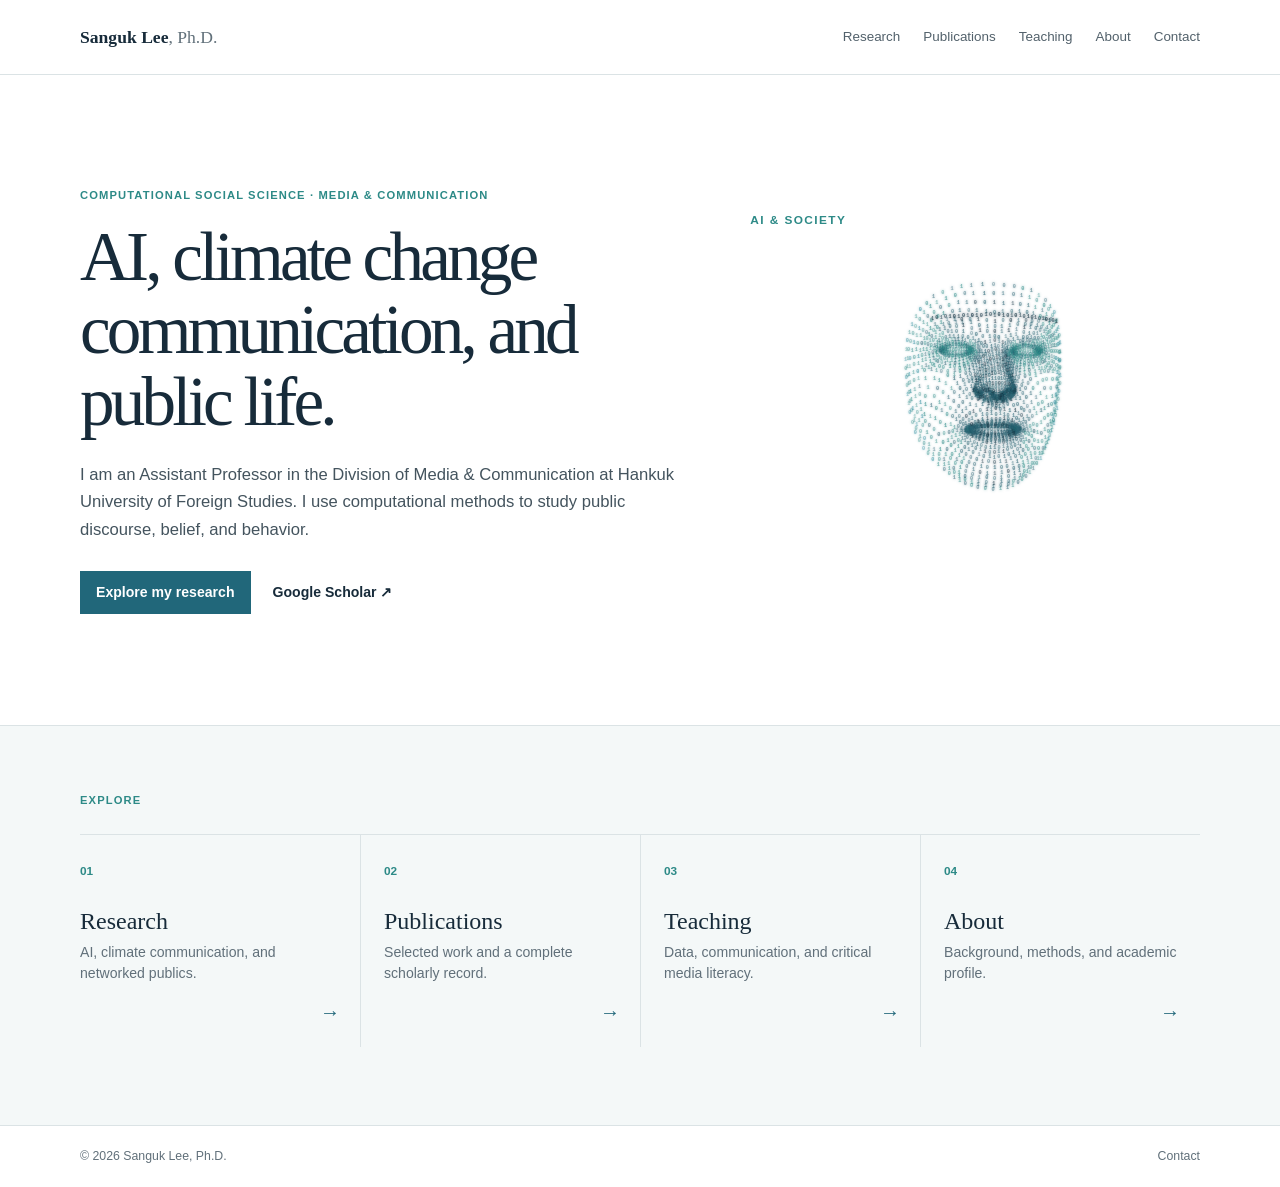
==== index.html @ 9a22acaf "update" ====
<!doctype html>
<html lang="en">
<head>
  <meta charset="UTF-8">
  <meta name="viewport" content="width=device-width, initial-scale=1.0">
  <meta name="description" content="Sanguk Lee is a computational social scientist researching AI, climate change communication, and public discourse.">
  <title>Sanguk Lee, Ph.D. | Computational Social Science</title>
  <link rel="stylesheet" href="style.css?v=20260727-content-v1">
  <script src="particles.js?v=20260727-particles-v4" defer></script>
</head>
<body>
  <a class="skip-link" href="#main">Skip to content</a>
  <header class="site-header"><div class="shell nav"><a class="site-name" href="index.html">Sanguk Lee<span>, Ph.D.</span></a><nav aria-label="Primary navigation"><a href="research.html">Research</a><a href="publications.html">Publications</a><a href="teaching.html">Teaching</a><a href="about.html">About</a><a href="contact.html">Contact</a></nav></div></header>
  <main id="main">
    <section class="home-hero shell">
      <div class="home-copy"><p class="eyebrow">Computational social science · Media &amp; communication</p><h1>AI, climate change communication, and public life.</h1><p>I am an Assistant Professor in the Division of Media &amp; Communication at Hankuk University of Foreign Studies. I use computational methods to study public discourse, belief, and behavior.</p><div class="hero-actions"><a class="button" href="research.html">Explore my research</a><a class="plain-link" href="https://scholar.google.com/citations?user=FVMBdAgAAAAJ&amp;hl=ko" target="_blank" rel="noopener noreferrer">Google Scholar ↗</a></div></div>
      <figure class="particle-stage" aria-labelledby="particle-heading">
        <div class="particle-meta">
          <p id="particle-heading" class="particle-heading">AI &amp; SOCIETY</p>
        </div>
        <canvas id="particle-canvas" role="img" aria-label="Animated binary particles morphing among AI, climate change communication, and computational methods."></canvas>
      </figure>
    </section>
    <section class="home-links"><div class="shell"><p class="section-label">Explore</p><div class="link-grid"><a href="research.html"><span>01</span><strong>Research</strong><p>AI, climate communication, and networked publics.</p><b>→</b></a><a href="publications.html"><span>02</span><strong>Publications</strong><p>Selected work and a complete scholarly record.</p><b>→</b></a><a href="teaching.html"><span>03</span><strong>Teaching</strong><p>Data, communication, and critical media literacy.</p><b>→</b></a><a href="about.html"><span>04</span><strong>About</strong><p>Background, methods, and academic profile.</p><b>→</b></a></div></div></section>
  </main>
  <footer><div class="shell footer-content"><span>© 2026 Sanguk Lee, Ph.D.</span><a href="contact.html">Contact</a></div></footer>
</body>
</html>
---- style.css ----
:root { --ink:#172b3a; --blue:#21677a; --teal:#2d8a87; --mint:#dfeeed; --paper:#fff; --tint:#f4f8f8; --line:#dbe3e5; --muted:#61707a; --serif:Georgia,"Times New Roman",serif; --sans:-apple-system,BlinkMacSystemFont,"Segoe UI",Arial,sans-serif; }
* { box-sizing:border-box; } html { scroll-behavior:smooth; } body { margin:0; color:var(--ink); background:var(--paper); font:16px/1.65 var(--sans); } a { color:inherit; } .shell { width:min(1120px,calc(100% - 48px)); margin:auto; }.skip-link { position:absolute; top:-50px; left:20px; padding:8px 12px; z-index:5; color:#fff; background:var(--ink); }.skip-link:focus { top:12px; }
.site-header { border-bottom:1px solid var(--line); background:#fff; }.nav { min-height:74px; display:flex; align-items:center; justify-content:space-between; gap:28px; }.site-name { font:700 1.1rem var(--serif); text-decoration:none; }.site-name span { color:var(--muted); font-weight:400; }.nav nav { display:flex; gap:23px; }.nav nav a { color:#52616b; font-size:.84rem; text-decoration:none; }.nav nav a:hover,.nav nav a[aria-current="page"] { color:var(--blue); }.nav nav a[aria-current="page"] { font-weight:700; }
.eyebrow,.section-label { margin:0; color:var(--teal); font-size:.7rem; font-weight:700; letter-spacing:.1em; text-transform:uppercase; }.home-hero { min-height:650px; display:grid; grid-template-columns:1.15fr .85fr; gap:62px; align-items:center; padding:75px 0; }.home-copy h1,.page-intro h1 { margin:17px 0 22px; font:500 clamp(2.7rem,5.4vw,4.9rem)/1.05 var(--serif); letter-spacing:-.055em; }.home-copy>p:not(.eyebrow) { max-width:600px; margin:0; color:#44545e; font-size:1.04rem; }.hero-actions { display:flex; flex-wrap:wrap; align-items:center; gap:22px; margin-top:28px; }.button { display:inline-block; padding:10px 16px; background:var(--blue); color:#fff; font-size:.88rem; font-weight:600; text-decoration:none; }.button:hover { background:var(--ink); }.plain-link { color:var(--ink); font-size:.88rem; font-weight:600; text-decoration:none; }.plain-link:hover,.inline-link:hover { color:var(--blue); text-decoration:underline; text-underline-offset:4px; }
.particle-stage { position:relative; height:415px; overflow:hidden; margin:0; background:transparent; }.particle-meta { position:absolute; z-index:2; top:18px; left:0; }.particle-heading { margin:0; color:var(--teal); font-size:.74rem; font-weight:800; letter-spacing:.12em; transition:opacity .25s ease; }.particle-stage canvas { position:absolute; z-index:1; inset:0; width:100%; height:100%; }
.home-links { padding:65px 0 78px; background:var(--tint); border-top:1px solid var(--line); }.home-links .section-label { margin-bottom:25px; }.link-grid { display:grid; grid-template-columns:repeat(4,1fr); border-top:1px solid var(--line); }.link-grid a { position:relative; min-height:212px; padding:22px 23px 22px 0; text-decoration:none; }.link-grid a+a { padding-left:23px; border-left:1px solid var(--line); }.link-grid span { color:var(--teal); font-size:.74rem; font-weight:700; }.link-grid strong { display:block; margin:24px 0 7px; font:500 1.5rem var(--serif); }.link-grid p { margin:0; color:var(--muted); font-size:.88rem; line-height:1.5; }.link-grid b { position:absolute; right:20px; bottom:18px; color:var(--blue); font-size:1.25rem; }
.page { min-height:calc(100vh - 130px); padding:80px 0 94px; }.page-intro { max-width:860px; margin-bottom:66px; }.page-intro.narrow { max-width:670px; }.page-intro h1 { max-width:850px; }.page-intro p { max-width:670px; margin:0; color:#45555f; font-size:1.06rem; }.inline-link { color:var(--blue); font-weight:700; }.research-areas { display:grid; grid-template-columns:repeat(3,1fr); border-top:1px solid var(--line); }.research-areas article { padding:25px 27px 28px 0; }.research-areas article+article { padding-left:27px; border-left:1px solid var(--line); }.research-areas span { color:var(--teal); font-size:.75rem; font-weight:700; }.research-areas h2,.course-list h2 { margin:32px 0 10px; font:500 1.52rem/1.18 var(--serif); }.research-areas p,.course-list p { margin:0; color:var(--muted); font-size:.92rem; }.current-research { margin-top:78px; }.current-research>.section-label { margin-bottom:20px; }.project-list { display:grid; grid-template-columns:repeat(2,1fr); border-top:1px solid var(--line); border-bottom:1px solid var(--line); }.project-list article { padding:27px 32px 30px 0; }.project-list article+article { padding-left:32px; border-left:1px solid var(--line); }.project-list h2 { margin:0; font:500 1.55rem/1.25 var(--serif); }.project-list .inline-link { display:inline-block; margin-top:18px; font-size:.86rem; text-decoration:none; }.project-list .inline-link:hover { text-decoration:underline; text-underline-offset:4px; }.full-publications { list-style:none; padding:0; margin:0; border-top:1px solid var(--line); }.full-publications li { display:grid; grid-template-columns:70px 1fr; gap:18px; padding:22px 0; border-bottom:1px solid var(--line); }.full-publications span { color:var(--teal); font-size:.75rem; font-weight:700; }.full-publications a { color:#30424e; text-decoration:none; }.full-publications a:hover { color:var(--blue); }.full-publications em { font-family:var(--serif); }.course-list.large { max-width:880px; }.course-list.large article { padding:22px 0; border-top:1px solid var(--line); }.course-list.large article:last-child { border-bottom:1px solid var(--line); }.course-list.large h2 { margin:0 0 7px; }.bio { max-width:680px; color:#43545e; }.bio p { margin:0 0 17px; }.bio .button { margin-top:10px; }.contact-card { max-width:680px; padding:38px; border:1px solid var(--line); background:var(--tint); }.contact-card>a:first-child { color:var(--blue); font:500 clamp(1.55rem,3vw,2.55rem)/1.2 var(--serif); text-decoration:none; }.contact-card>a:first-child:hover { color:var(--ink); }.contact-card p { margin:22px 0; color:#4c5e68; }
.inline-link { white-space:nowrap; }
footer { padding:20px 0; border-top:1px solid var(--line); color:var(--muted); font-size:.77rem; }.footer-content { display:flex; justify-content:space-between; } footer a { text-decoration:none; } footer a:hover { color:var(--blue); }
@media (max-width:820px) { .shell { width:min(100% - 36px,1120px); }.nav { min-height:64px; }.site-name span { display:none; }.nav nav { gap:13px; }.nav nav a { font-size:.75rem; }.nav nav a:nth-child(3) { display:none; }.home-hero { grid-template-columns:1fr; gap:34px; min-height:auto; padding:65px 0; }.home-copy h1,.page-intro h1 { font-size:clamp(2.45rem,10vw,3.6rem); }.particle-stage { height:330px; }.link-grid,.research-areas,.project-list { grid-template-columns:1fr; }.link-grid a,.link-grid a+a,.research-areas article,.research-areas article+article,.project-list article,.project-list article+article { min-height:auto; padding:22px 0; border-left:0; border-bottom:1px solid var(--line); }.link-grid strong { margin:13px 0 4px; }.link-grid b { right:0; bottom:17px; }.link-grid a:last-child,.research-areas article:last-child,.project-list article:last-child { border-bottom:0; }.page { padding:62px 0 75px; }.page-intro { margin-bottom:47px; }.research-areas h2 { margin-top:17px; }.current-research { margin-top:55px; }.project-list h2 { font-size:1.4rem; }.full-publications li { grid-template-columns:48px 1fr; gap:12px; }.contact-card { padding:27px; }.footer-content { gap:18px; } }
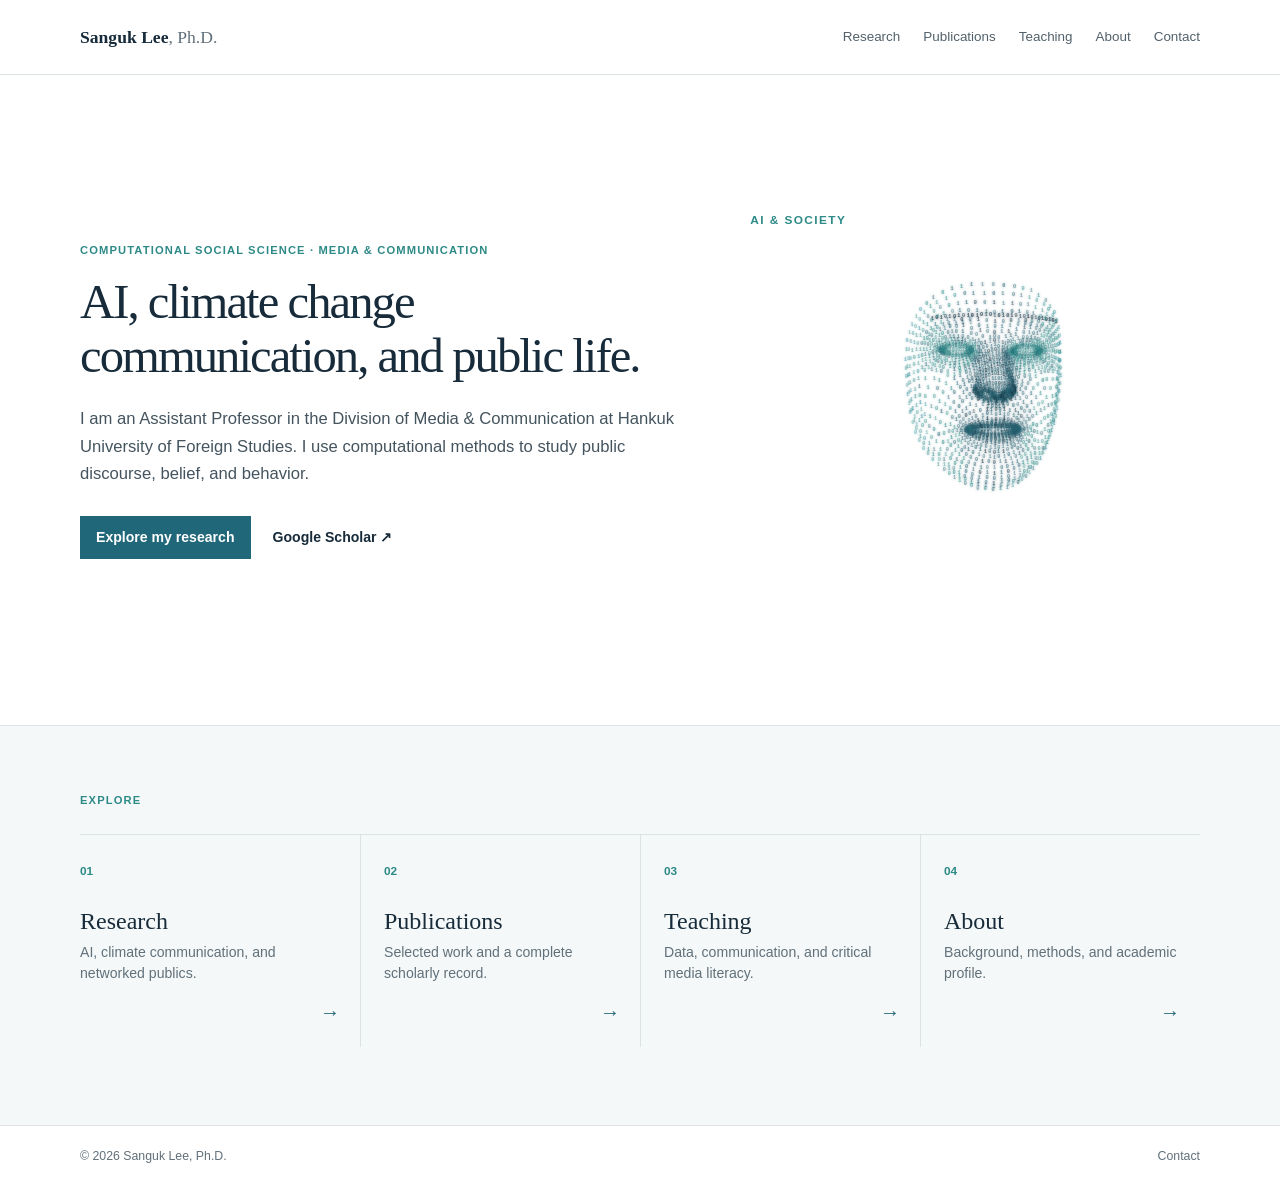
==== commit 0d80c503: "update" ====
--- a/index.html
+++ b/index.html
@@ -5,8 +5,8 @@
   <meta name="viewport" content="width=device-width, initial-scale=1.0">
   <meta name="description" content="Sanguk Lee is a computational social scientist researching AI, climate change communication, and public discourse.">
   <title>Sanguk Lee, Ph.D. | Computational Social Science</title>
-  <link rel="stylesheet" href="style.css?v=20260727-content-v1">
-  <script src="particles.js?v=20260727-particles-v4" defer></script>
+  <link rel="stylesheet" href="style.css?v=20260727-home-v3">
+  <script src="particles.js?v=20260727-particles-v10" defer></script>
 </head>
 <body>
   <a class="skip-link" href="#main">Skip to content</a>
--- a/style.css
+++ b/style.css
@@ -6,5 +6,7 @@
 .home-links { padding:65px 0 78px; background:var(--tint); border-top:1px solid var(--line); }.home-links .section-label { margin-bottom:25px; }.link-grid { display:grid; grid-template-columns:repeat(4,1fr); border-top:1px solid var(--line); }.link-grid a { position:relative; min-height:212px; padding:22px 23px 22px 0; text-decoration:none; }.link-grid a+a { padding-left:23px; border-left:1px solid var(--line); }.link-grid span { color:var(--teal); font-size:.74rem; font-weight:700; }.link-grid strong { display:block; margin:24px 0 7px; font:500 1.5rem var(--serif); }.link-grid p { margin:0; color:var(--muted); font-size:.88rem; line-height:1.5; }.link-grid b { position:absolute; right:20px; bottom:18px; color:var(--blue); font-size:1.25rem; }
 .page { min-height:calc(100vh - 130px); padding:80px 0 94px; }.page-intro { max-width:860px; margin-bottom:66px; }.page-intro.narrow { max-width:670px; }.page-intro h1 { max-width:850px; }.page-intro p { max-width:670px; margin:0; color:#45555f; font-size:1.06rem; }.inline-link { color:var(--blue); font-weight:700; }.research-areas { display:grid; grid-template-columns:repeat(3,1fr); border-top:1px solid var(--line); }.research-areas article { padding:25px 27px 28px 0; }.research-areas article+article { padding-left:27px; border-left:1px solid var(--line); }.research-areas span { color:var(--teal); font-size:.75rem; font-weight:700; }.research-areas h2,.course-list h2 { margin:32px 0 10px; font:500 1.52rem/1.18 var(--serif); }.research-areas p,.course-list p { margin:0; color:var(--muted); font-size:.92rem; }.current-research { margin-top:78px; }.current-research>.section-label { margin-bottom:20px; }.project-list { display:grid; grid-template-columns:repeat(2,1fr); border-top:1px solid var(--line); border-bottom:1px solid var(--line); }.project-list article { padding:27px 32px 30px 0; }.project-list article+article { padding-left:32px; border-left:1px solid var(--line); }.project-list h2 { margin:0; font:500 1.55rem/1.25 var(--serif); }.project-list .inline-link { display:inline-block; margin-top:18px; font-size:.86rem; text-decoration:none; }.project-list .inline-link:hover { text-decoration:underline; text-underline-offset:4px; }.full-publications { list-style:none; padding:0; margin:0; border-top:1px solid var(--line); }.full-publications li { display:grid; grid-template-columns:70px 1fr; gap:18px; padding:22px 0; border-bottom:1px solid var(--line); }.full-publications span { color:var(--teal); font-size:.75rem; font-weight:700; }.full-publications a { color:#30424e; text-decoration:none; }.full-publications a:hover { color:var(--blue); }.full-publications em { font-family:var(--serif); }.course-list.large { max-width:880px; }.course-list.large article { padding:22px 0; border-top:1px solid var(--line); }.course-list.large article:last-child { border-bottom:1px solid var(--line); }.course-list.large h2 { margin:0 0 7px; }.bio { max-width:680px; color:#43545e; }.bio p { margin:0 0 17px; }.bio .button { margin-top:10px; }.contact-card { max-width:680px; padding:38px; border:1px solid var(--line); background:var(--tint); }.contact-card>a:first-child { color:var(--blue); font:500 clamp(1.55rem,3vw,2.55rem)/1.2 var(--serif); text-decoration:none; }.contact-card>a:first-child:hover { color:var(--ink); }.contact-card p { margin:22px 0; color:#4c5e68; }
 .inline-link { white-space:nowrap; }
+.home-copy h1 { font-size:clamp(2.25rem,3.8vw,3.25rem); line-height:1.1; letter-spacing:-.04em; }
 footer { padding:20px 0; border-top:1px solid var(--line); color:var(--muted); font-size:.77rem; }.footer-content { display:flex; justify-content:space-between; } footer a { text-decoration:none; } footer a:hover { color:var(--blue); }
 @media (max-width:820px) { .shell { width:min(100% - 36px,1120px); }.nav { min-height:64px; }.site-name span { display:none; }.nav nav { gap:13px; }.nav nav a { font-size:.75rem; }.nav nav a:nth-child(3) { display:none; }.home-hero { grid-template-columns:1fr; gap:34px; min-height:auto; padding:65px 0; }.home-copy h1,.page-intro h1 { font-size:clamp(2.45rem,10vw,3.6rem); }.particle-stage { height:330px; }.link-grid,.research-areas,.project-list { grid-template-columns:1fr; }.link-grid a,.link-grid a+a,.research-areas article,.research-areas article+article,.project-list article,.project-list article+article { min-height:auto; padding:22px 0; border-left:0; border-bottom:1px solid var(--line); }.link-grid strong { margin:13px 0 4px; }.link-grid b { right:0; bottom:17px; }.link-grid a:last-child,.research-areas article:last-child,.project-list article:last-child { border-bottom:0; }.page { padding:62px 0 75px; }.page-intro { margin-bottom:47px; }.research-areas h2 { margin-top:17px; }.current-research { margin-top:55px; }.project-list h2 { font-size:1.4rem; }.full-publications li { grid-template-columns:48px 1fr; gap:12px; }.contact-card { padding:27px; }.footer-content { gap:18px; } }
+@media (max-width:820px) { .home-copy h1 { font-size:clamp(2.1rem,8.7vw,3rem); } }
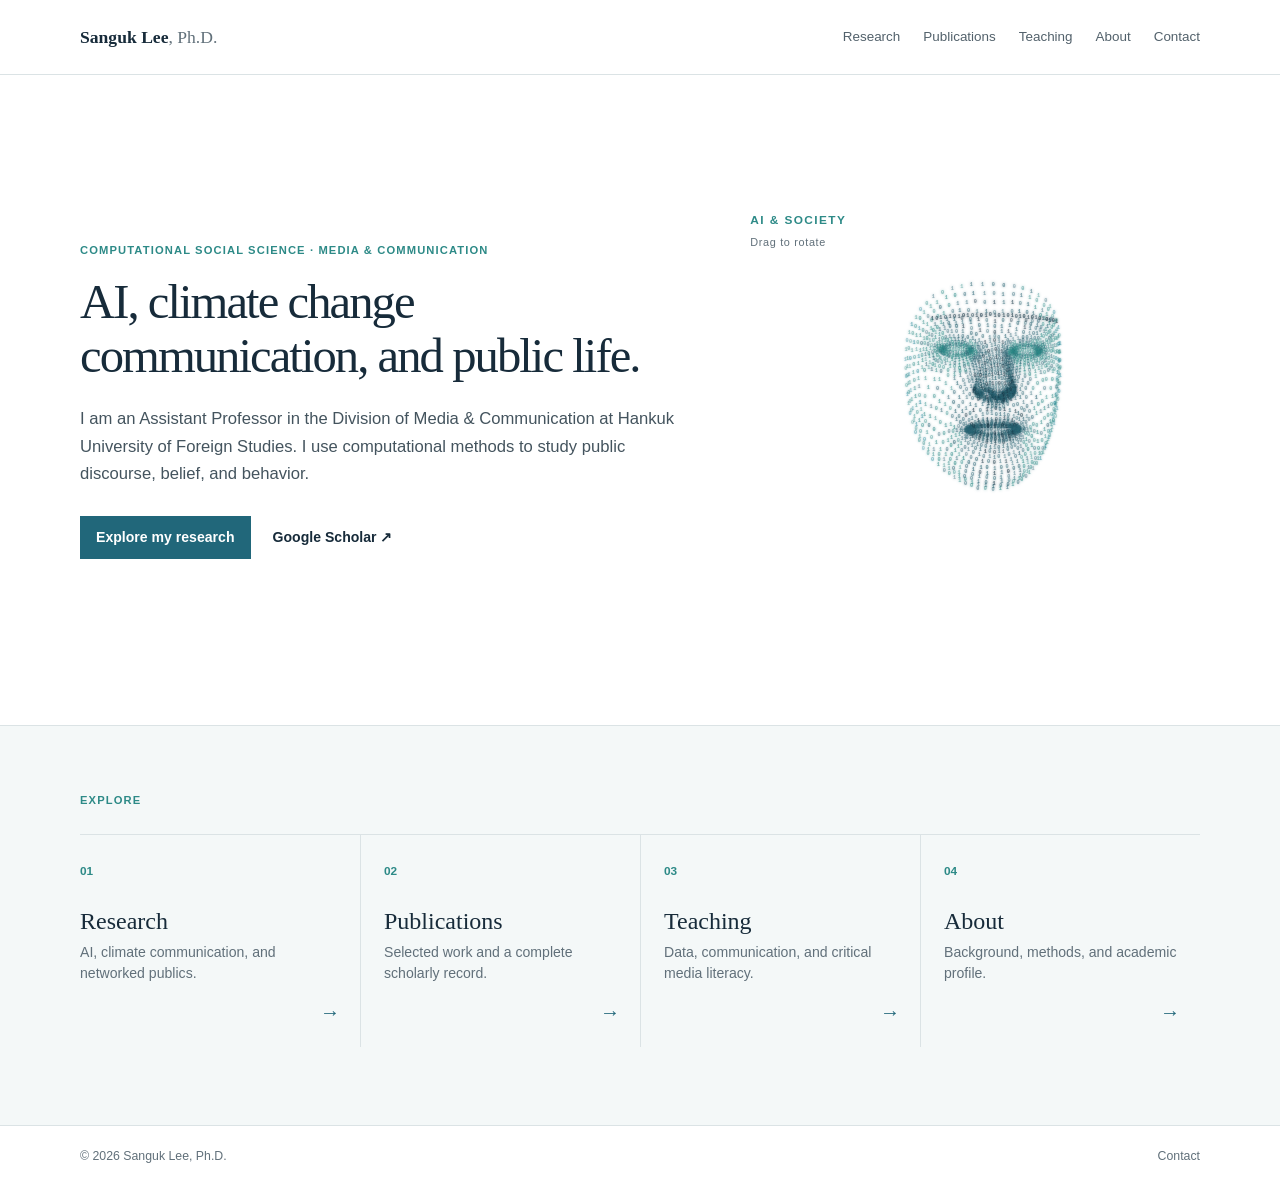
==== commit 6d450b31: "update" ====
--- a/index.html
+++ b/index.html
@@ -5,8 +5,8 @@
   <meta name="viewport" content="width=device-width, initial-scale=1.0">
   <meta name="description" content="Sanguk Lee is a computational social scientist researching AI, climate change communication, and public discourse.">
   <title>Sanguk Lee, Ph.D. | Computational Social Science</title>
-  <link rel="stylesheet" href="style.css?v=20260727-home-v3">
-  <script src="particles.js?v=20260727-particles-v10" defer></script>
+  <link rel="stylesheet" href="style.css?v=20260727-home-v4">
+  <script src="particles.js?v=20260727-particles-v11" defer></script>
 </head>
 <body>
   <a class="skip-link" href="#main">Skip to content</a>
@@ -17,8 +17,9 @@
       <figure class="particle-stage" aria-labelledby="particle-heading">
         <div class="particle-meta">
           <p id="particle-heading" class="particle-heading">AI &amp; SOCIETY</p>
+          <p id="particle-hint" class="particle-hint">Drag to rotate</p>
         </div>
-        <canvas id="particle-canvas" role="img" aria-label="Animated binary particles morphing among AI, climate change communication, and computational methods."></canvas>
+        <canvas id="particle-canvas" role="img" aria-label="Interactive binary particles morphing among AI, climate change communication, and computational methods. Drag the visualization to rotate it."></canvas>
       </figure>
     </section>
     <section class="home-links"><div class="shell"><p class="section-label">Explore</p><div class="link-grid"><a href="research.html"><span>01</span><strong>Research</strong><p>AI, climate communication, and networked publics.</p><b>→</b></a><a href="publications.html"><span>02</span><strong>Publications</strong><p>Selected work and a complete scholarly record.</p><b>→</b></a><a href="teaching.html"><span>03</span><strong>Teaching</strong><p>Data, communication, and critical media literacy.</p><b>→</b></a><a href="about.html"><span>04</span><strong>About</strong><p>Background, methods, and academic profile.</p><b>→</b></a></div></div></section>
--- a/style.css
+++ b/style.css
@@ -2,7 +2,7 @@
 * { box-sizing:border-box; } html { scroll-behavior:smooth; } body { margin:0; color:var(--ink); background:var(--paper); font:16px/1.65 var(--sans); } a { color:inherit; } .shell { width:min(1120px,calc(100% - 48px)); margin:auto; }.skip-link { position:absolute; top:-50px; left:20px; padding:8px 12px; z-index:5; color:#fff; background:var(--ink); }.skip-link:focus { top:12px; }
 .site-header { border-bottom:1px solid var(--line); background:#fff; }.nav { min-height:74px; display:flex; align-items:center; justify-content:space-between; gap:28px; }.site-name { font:700 1.1rem var(--serif); text-decoration:none; }.site-name span { color:var(--muted); font-weight:400; }.nav nav { display:flex; gap:23px; }.nav nav a { color:#52616b; font-size:.84rem; text-decoration:none; }.nav nav a:hover,.nav nav a[aria-current="page"] { color:var(--blue); }.nav nav a[aria-current="page"] { font-weight:700; }
 .eyebrow,.section-label { margin:0; color:var(--teal); font-size:.7rem; font-weight:700; letter-spacing:.1em; text-transform:uppercase; }.home-hero { min-height:650px; display:grid; grid-template-columns:1.15fr .85fr; gap:62px; align-items:center; padding:75px 0; }.home-copy h1,.page-intro h1 { margin:17px 0 22px; font:500 clamp(2.7rem,5.4vw,4.9rem)/1.05 var(--serif); letter-spacing:-.055em; }.home-copy>p:not(.eyebrow) { max-width:600px; margin:0; color:#44545e; font-size:1.04rem; }.hero-actions { display:flex; flex-wrap:wrap; align-items:center; gap:22px; margin-top:28px; }.button { display:inline-block; padding:10px 16px; background:var(--blue); color:#fff; font-size:.88rem; font-weight:600; text-decoration:none; }.button:hover { background:var(--ink); }.plain-link { color:var(--ink); font-size:.88rem; font-weight:600; text-decoration:none; }.plain-link:hover,.inline-link:hover { color:var(--blue); text-decoration:underline; text-underline-offset:4px; }
-.particle-stage { position:relative; height:415px; overflow:hidden; margin:0; background:transparent; }.particle-meta { position:absolute; z-index:2; top:18px; left:0; }.particle-heading { margin:0; color:var(--teal); font-size:.74rem; font-weight:800; letter-spacing:.12em; transition:opacity .25s ease; }.particle-stage canvas { position:absolute; z-index:1; inset:0; width:100%; height:100%; }
+.particle-stage { position:relative; height:415px; overflow:hidden; margin:0; background:transparent; }.particle-meta { position:absolute; z-index:2; top:18px; left:0; pointer-events:none; }.particle-heading { margin:0; color:var(--teal); font-size:.74rem; font-weight:800; letter-spacing:.12em; transition:opacity .25s ease; }.particle-hint { margin:4px 0 0; color:var(--muted); font-size:.68rem; letter-spacing:.06em; transition:color .2s ease; }.particle-stage canvas { position:absolute; z-index:1; inset:0; width:100%; height:100%; cursor:grab; touch-action:none; user-select:none; }.particle-stage canvas.is-dragging { cursor:grabbing; }.particle-stage:has(canvas.is-dragging) .particle-hint { color:var(--teal); }
 .home-links { padding:65px 0 78px; background:var(--tint); border-top:1px solid var(--line); }.home-links .section-label { margin-bottom:25px; }.link-grid { display:grid; grid-template-columns:repeat(4,1fr); border-top:1px solid var(--line); }.link-grid a { position:relative; min-height:212px; padding:22px 23px 22px 0; text-decoration:none; }.link-grid a+a { padding-left:23px; border-left:1px solid var(--line); }.link-grid span { color:var(--teal); font-size:.74rem; font-weight:700; }.link-grid strong { display:block; margin:24px 0 7px; font:500 1.5rem var(--serif); }.link-grid p { margin:0; color:var(--muted); font-size:.88rem; line-height:1.5; }.link-grid b { position:absolute; right:20px; bottom:18px; color:var(--blue); font-size:1.25rem; }
 .page { min-height:calc(100vh - 130px); padding:80px 0 94px; }.page-intro { max-width:860px; margin-bottom:66px; }.page-intro.narrow { max-width:670px; }.page-intro h1 { max-width:850px; }.page-intro p { max-width:670px; margin:0; color:#45555f; font-size:1.06rem; }.inline-link { color:var(--blue); font-weight:700; }.research-areas { display:grid; grid-template-columns:repeat(3,1fr); border-top:1px solid var(--line); }.research-areas article { padding:25px 27px 28px 0; }.research-areas article+article { padding-left:27px; border-left:1px solid var(--line); }.research-areas span { color:var(--teal); font-size:.75rem; font-weight:700; }.research-areas h2,.course-list h2 { margin:32px 0 10px; font:500 1.52rem/1.18 var(--serif); }.research-areas p,.course-list p { margin:0; color:var(--muted); font-size:.92rem; }.current-research { margin-top:78px; }.current-research>.section-label { margin-bottom:20px; }.project-list { display:grid; grid-template-columns:repeat(2,1fr); border-top:1px solid var(--line); border-bottom:1px solid var(--line); }.project-list article { padding:27px 32px 30px 0; }.project-list article+article { padding-left:32px; border-left:1px solid var(--line); }.project-list h2 { margin:0; font:500 1.55rem/1.25 var(--serif); }.project-list .inline-link { display:inline-block; margin-top:18px; font-size:.86rem; text-decoration:none; }.project-list .inline-link:hover { text-decoration:underline; text-underline-offset:4px; }.full-publications { list-style:none; padding:0; margin:0; border-top:1px solid var(--line); }.full-publications li { display:grid; grid-template-columns:70px 1fr; gap:18px; padding:22px 0; border-bottom:1px solid var(--line); }.full-publications span { color:var(--teal); font-size:.75rem; font-weight:700; }.full-publications a { color:#30424e; text-decoration:none; }.full-publications a:hover { color:var(--blue); }.full-publications em { font-family:var(--serif); }.course-list.large { max-width:880px; }.course-list.large article { padding:22px 0; border-top:1px solid var(--line); }.course-list.large article:last-child { border-bottom:1px solid var(--line); }.course-list.large h2 { margin:0 0 7px; }.bio { max-width:680px; color:#43545e; }.bio p { margin:0 0 17px; }.bio .button { margin-top:10px; }.contact-card { max-width:680px; padding:38px; border:1px solid var(--line); background:var(--tint); }.contact-card>a:first-child { color:var(--blue); font:500 clamp(1.55rem,3vw,2.55rem)/1.2 var(--serif); text-decoration:none; }.contact-card>a:first-child:hover { color:var(--ink); }.contact-card p { margin:22px 0; color:#4c5e68; }
 .inline-link { white-space:nowrap; }
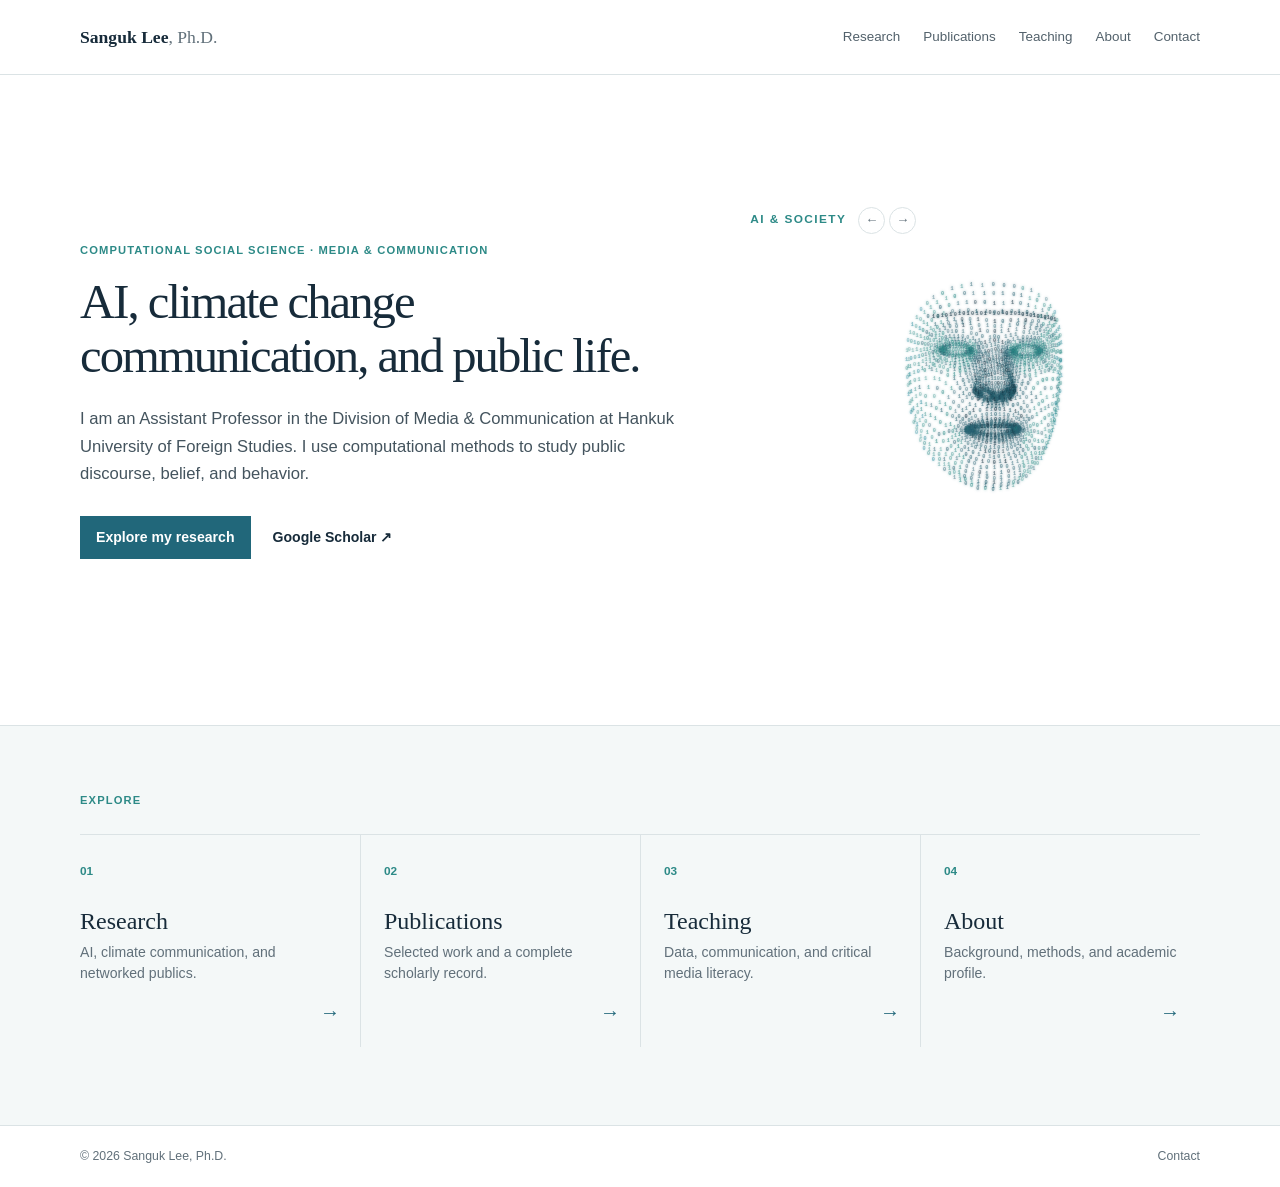
==== commit a55c365a: "update" ====
--- a/index.html
+++ b/index.html
@@ -5,8 +5,8 @@
   <meta name="viewport" content="width=device-width, initial-scale=1.0">
   <meta name="description" content="Sanguk Lee is a computational social scientist researching AI, climate change communication, and public discourse.">
   <title>Sanguk Lee, Ph.D. | Computational Social Science</title>
-  <link rel="stylesheet" href="style.css?v=20260727-home-v4">
-  <script src="particles.js?v=20260727-particles-v11" defer></script>
+  <link rel="stylesheet" href="style.css?v=20260727-home-v5">
+  <script src="particles.js?v=20260727-particles-v12" defer></script>
 </head>
 <body>
   <a class="skip-link" href="#main">Skip to content</a>
@@ -16,8 +16,11 @@
       <div class="home-copy"><p class="eyebrow">Computational social science · Media &amp; communication</p><h1>AI, climate change communication, and public life.</h1><p>I am an Assistant Professor in the Division of Media &amp; Communication at Hankuk University of Foreign Studies. I use computational methods to study public discourse, belief, and behavior.</p><div class="hero-actions"><a class="button" href="research.html">Explore my research</a><a class="plain-link" href="https://scholar.google.com/citations?user=FVMBdAgAAAAJ&amp;hl=ko" target="_blank" rel="noopener noreferrer">Google Scholar ↗</a></div></div>
       <figure class="particle-stage" aria-labelledby="particle-heading">
         <div class="particle-meta">
-          <p id="particle-heading" class="particle-heading">AI &amp; SOCIETY</p>
-          <p id="particle-hint" class="particle-hint">Drag to rotate</p>
+          <p id="particle-heading" class="particle-heading" aria-live="polite">AI &amp; SOCIETY</p>
+          <div class="particle-controls" aria-label="Choose visualization">
+            <button class="particle-nav-button" type="button" data-particle-step="-1" aria-label="Show previous visualization">←</button>
+            <button class="particle-nav-button" type="button" data-particle-step="1" aria-label="Show next visualization">→</button>
+          </div>
         </div>
         <canvas id="particle-canvas" role="img" aria-label="Interactive binary particles morphing among AI, climate change communication, and computational methods. Drag the visualization to rotate it."></canvas>
       </figure>
--- a/style.css
+++ b/style.css
@@ -2,7 +2,7 @@
 * { box-sizing:border-box; } html { scroll-behavior:smooth; } body { margin:0; color:var(--ink); background:var(--paper); font:16px/1.65 var(--sans); } a { color:inherit; } .shell { width:min(1120px,calc(100% - 48px)); margin:auto; }.skip-link { position:absolute; top:-50px; left:20px; padding:8px 12px; z-index:5; color:#fff; background:var(--ink); }.skip-link:focus { top:12px; }
 .site-header { border-bottom:1px solid var(--line); background:#fff; }.nav { min-height:74px; display:flex; align-items:center; justify-content:space-between; gap:28px; }.site-name { font:700 1.1rem var(--serif); text-decoration:none; }.site-name span { color:var(--muted); font-weight:400; }.nav nav { display:flex; gap:23px; }.nav nav a { color:#52616b; font-size:.84rem; text-decoration:none; }.nav nav a:hover,.nav nav a[aria-current="page"] { color:var(--blue); }.nav nav a[aria-current="page"] { font-weight:700; }
 .eyebrow,.section-label { margin:0; color:var(--teal); font-size:.7rem; font-weight:700; letter-spacing:.1em; text-transform:uppercase; }.home-hero { min-height:650px; display:grid; grid-template-columns:1.15fr .85fr; gap:62px; align-items:center; padding:75px 0; }.home-copy h1,.page-intro h1 { margin:17px 0 22px; font:500 clamp(2.7rem,5.4vw,4.9rem)/1.05 var(--serif); letter-spacing:-.055em; }.home-copy>p:not(.eyebrow) { max-width:600px; margin:0; color:#44545e; font-size:1.04rem; }.hero-actions { display:flex; flex-wrap:wrap; align-items:center; gap:22px; margin-top:28px; }.button { display:inline-block; padding:10px 16px; background:var(--blue); color:#fff; font-size:.88rem; font-weight:600; text-decoration:none; }.button:hover { background:var(--ink); }.plain-link { color:var(--ink); font-size:.88rem; font-weight:600; text-decoration:none; }.plain-link:hover,.inline-link:hover { color:var(--blue); text-decoration:underline; text-underline-offset:4px; }
-.particle-stage { position:relative; height:415px; overflow:hidden; margin:0; background:transparent; }.particle-meta { position:absolute; z-index:2; top:18px; left:0; pointer-events:none; }.particle-heading { margin:0; color:var(--teal); font-size:.74rem; font-weight:800; letter-spacing:.12em; transition:opacity .25s ease; }.particle-hint { margin:4px 0 0; color:var(--muted); font-size:.68rem; letter-spacing:.06em; transition:color .2s ease; }.particle-stage canvas { position:absolute; z-index:1; inset:0; width:100%; height:100%; cursor:grab; touch-action:none; user-select:none; }.particle-stage canvas.is-dragging { cursor:grabbing; }.particle-stage:has(canvas.is-dragging) .particle-hint { color:var(--teal); }
+.particle-stage { position:relative; height:415px; overflow:hidden; margin:0; background:transparent; }.particle-meta { position:absolute; z-index:2; top:14px; left:0; display:flex; align-items:center; gap:12px; }.particle-heading { margin:0; color:var(--teal); font-size:.74rem; font-weight:800; letter-spacing:.12em; transition:opacity .25s ease; }.particle-controls { display:flex; gap:4px; }.particle-nav-button { width:27px; height:27px; padding:0; border:1px solid var(--line); border-radius:50%; color:var(--muted); background:rgba(255,255,255,.82); font:500 .82rem/1 var(--sans); cursor:pointer; }.particle-nav-button:hover,.particle-nav-button:focus-visible { color:var(--teal); border-color:var(--teal); background:var(--tint); }.particle-stage canvas { position:absolute; z-index:1; inset:0; width:100%; height:100%; cursor:grab; touch-action:none; user-select:none; }.particle-stage canvas.is-dragging { cursor:grabbing; }
 .home-links { padding:65px 0 78px; background:var(--tint); border-top:1px solid var(--line); }.home-links .section-label { margin-bottom:25px; }.link-grid { display:grid; grid-template-columns:repeat(4,1fr); border-top:1px solid var(--line); }.link-grid a { position:relative; min-height:212px; padding:22px 23px 22px 0; text-decoration:none; }.link-grid a+a { padding-left:23px; border-left:1px solid var(--line); }.link-grid span { color:var(--teal); font-size:.74rem; font-weight:700; }.link-grid strong { display:block; margin:24px 0 7px; font:500 1.5rem var(--serif); }.link-grid p { margin:0; color:var(--muted); font-size:.88rem; line-height:1.5; }.link-grid b { position:absolute; right:20px; bottom:18px; color:var(--blue); font-size:1.25rem; }
 .page { min-height:calc(100vh - 130px); padding:80px 0 94px; }.page-intro { max-width:860px; margin-bottom:66px; }.page-intro.narrow { max-width:670px; }.page-intro h1 { max-width:850px; }.page-intro p { max-width:670px; margin:0; color:#45555f; font-size:1.06rem; }.inline-link { color:var(--blue); font-weight:700; }.research-areas { display:grid; grid-template-columns:repeat(3,1fr); border-top:1px solid var(--line); }.research-areas article { padding:25px 27px 28px 0; }.research-areas article+article { padding-left:27px; border-left:1px solid var(--line); }.research-areas span { color:var(--teal); font-size:.75rem; font-weight:700; }.research-areas h2,.course-list h2 { margin:32px 0 10px; font:500 1.52rem/1.18 var(--serif); }.research-areas p,.course-list p { margin:0; color:var(--muted); font-size:.92rem; }.current-research { margin-top:78px; }.current-research>.section-label { margin-bottom:20px; }.project-list { display:grid; grid-template-columns:repeat(2,1fr); border-top:1px solid var(--line); border-bottom:1px solid var(--line); }.project-list article { padding:27px 32px 30px 0; }.project-list article+article { padding-left:32px; border-left:1px solid var(--line); }.project-list h2 { margin:0; font:500 1.55rem/1.25 var(--serif); }.project-list .inline-link { display:inline-block; margin-top:18px; font-size:.86rem; text-decoration:none; }.project-list .inline-link:hover { text-decoration:underline; text-underline-offset:4px; }.full-publications { list-style:none; padding:0; margin:0; border-top:1px solid var(--line); }.full-publications li { display:grid; grid-template-columns:70px 1fr; gap:18px; padding:22px 0; border-bottom:1px solid var(--line); }.full-publications span { color:var(--teal); font-size:.75rem; font-weight:700; }.full-publications a { color:#30424e; text-decoration:none; }.full-publications a:hover { color:var(--blue); }.full-publications em { font-family:var(--serif); }.course-list.large { max-width:880px; }.course-list.large article { padding:22px 0; border-top:1px solid var(--line); }.course-list.large article:last-child { border-bottom:1px solid var(--line); }.course-list.large h2 { margin:0 0 7px; }.bio { max-width:680px; color:#43545e; }.bio p { margin:0 0 17px; }.bio .button { margin-top:10px; }.contact-card { max-width:680px; padding:38px; border:1px solid var(--line); background:var(--tint); }.contact-card>a:first-child { color:var(--blue); font:500 clamp(1.55rem,3vw,2.55rem)/1.2 var(--serif); text-decoration:none; }.contact-card>a:first-child:hover { color:var(--ink); }.contact-card p { margin:22px 0; color:#4c5e68; }
 .inline-link { white-space:nowrap; }
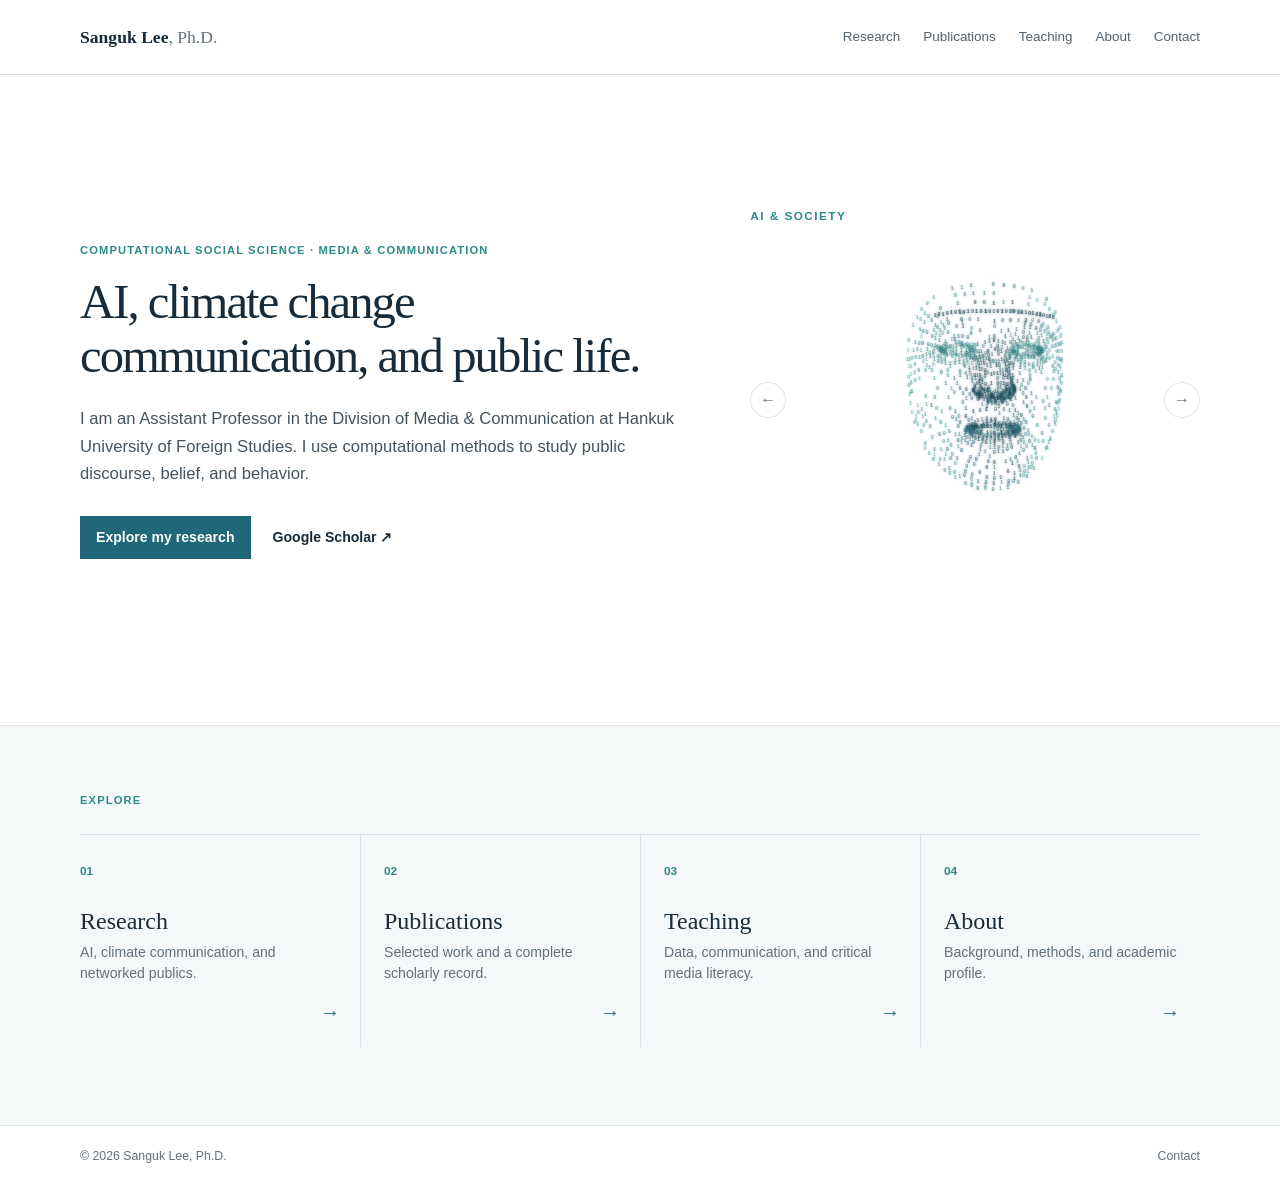
==== commit 1840e159: "update" ====
--- a/index.html
+++ b/index.html
@@ -5,8 +5,8 @@
   <meta name="viewport" content="width=device-width, initial-scale=1.0">
   <meta name="description" content="Sanguk Lee is a computational social scientist researching AI, climate change communication, and public discourse.">
   <title>Sanguk Lee, Ph.D. | Computational Social Science</title>
-  <link rel="stylesheet" href="style.css?v=20260727-home-v5">
-  <script src="particles.js?v=20260727-particles-v12" defer></script>
+  <link rel="stylesheet" href="style.css?v=20260727-home-v6">
+  <script src="particles.js?v=20260727-particles-v13" defer></script>
 </head>
 <body>
   <a class="skip-link" href="#main">Skip to content</a>
@@ -17,10 +17,10 @@
       <figure class="particle-stage" aria-labelledby="particle-heading">
         <div class="particle-meta">
           <p id="particle-heading" class="particle-heading" aria-live="polite">AI &amp; SOCIETY</p>
-          <div class="particle-controls" aria-label="Choose visualization">
-            <button class="particle-nav-button" type="button" data-particle-step="-1" aria-label="Show previous visualization">←</button>
-            <button class="particle-nav-button" type="button" data-particle-step="1" aria-label="Show next visualization">→</button>
-          </div>
+        </div>
+        <div class="particle-controls" aria-label="Choose visualization">
+          <button class="particle-nav-button particle-nav-previous" type="button" data-particle-step="-1" aria-label="Show previous visualization">←</button>
+          <button class="particle-nav-button particle-nav-next" type="button" data-particle-step="1" aria-label="Show next visualization">→</button>
         </div>
         <canvas id="particle-canvas" role="img" aria-label="Interactive binary particles morphing among AI, climate change communication, and computational methods. Drag the visualization to rotate it."></canvas>
       </figure>
--- a/style.css
+++ b/style.css
@@ -2,7 +2,7 @@
 * { box-sizing:border-box; } html { scroll-behavior:smooth; } body { margin:0; color:var(--ink); background:var(--paper); font:16px/1.65 var(--sans); } a { color:inherit; } .shell { width:min(1120px,calc(100% - 48px)); margin:auto; }.skip-link { position:absolute; top:-50px; left:20px; padding:8px 12px; z-index:5; color:#fff; background:var(--ink); }.skip-link:focus { top:12px; }
 .site-header { border-bottom:1px solid var(--line); background:#fff; }.nav { min-height:74px; display:flex; align-items:center; justify-content:space-between; gap:28px; }.site-name { font:700 1.1rem var(--serif); text-decoration:none; }.site-name span { color:var(--muted); font-weight:400; }.nav nav { display:flex; gap:23px; }.nav nav a { color:#52616b; font-size:.84rem; text-decoration:none; }.nav nav a:hover,.nav nav a[aria-current="page"] { color:var(--blue); }.nav nav a[aria-current="page"] { font-weight:700; }
 .eyebrow,.section-label { margin:0; color:var(--teal); font-size:.7rem; font-weight:700; letter-spacing:.1em; text-transform:uppercase; }.home-hero { min-height:650px; display:grid; grid-template-columns:1.15fr .85fr; gap:62px; align-items:center; padding:75px 0; }.home-copy h1,.page-intro h1 { margin:17px 0 22px; font:500 clamp(2.7rem,5.4vw,4.9rem)/1.05 var(--serif); letter-spacing:-.055em; }.home-copy>p:not(.eyebrow) { max-width:600px; margin:0; color:#44545e; font-size:1.04rem; }.hero-actions { display:flex; flex-wrap:wrap; align-items:center; gap:22px; margin-top:28px; }.button { display:inline-block; padding:10px 16px; background:var(--blue); color:#fff; font-size:.88rem; font-weight:600; text-decoration:none; }.button:hover { background:var(--ink); }.plain-link { color:var(--ink); font-size:.88rem; font-weight:600; text-decoration:none; }.plain-link:hover,.inline-link:hover { color:var(--blue); text-decoration:underline; text-underline-offset:4px; }
-.particle-stage { position:relative; height:415px; overflow:hidden; margin:0; background:transparent; }.particle-meta { position:absolute; z-index:2; top:14px; left:0; display:flex; align-items:center; gap:12px; }.particle-heading { margin:0; color:var(--teal); font-size:.74rem; font-weight:800; letter-spacing:.12em; transition:opacity .25s ease; }.particle-controls { display:flex; gap:4px; }.particle-nav-button { width:27px; height:27px; padding:0; border:1px solid var(--line); border-radius:50%; color:var(--muted); background:rgba(255,255,255,.82); font:500 .82rem/1 var(--sans); cursor:pointer; }.particle-nav-button:hover,.particle-nav-button:focus-visible { color:var(--teal); border-color:var(--teal); background:var(--tint); }.particle-stage canvas { position:absolute; z-index:1; inset:0; width:100%; height:100%; cursor:grab; touch-action:none; user-select:none; }.particle-stage canvas.is-dragging { cursor:grabbing; }
+.particle-stage { position:relative; height:415px; overflow:hidden; margin:0; background:transparent; }.particle-meta { position:absolute; z-index:2; top:14px; left:0; }.particle-heading { margin:0; color:var(--teal); font-size:.74rem; font-weight:800; letter-spacing:.12em; transition:opacity .25s ease; }.particle-controls { position:absolute; z-index:3; inset:0; pointer-events:none; }.particle-nav-button { position:absolute; top:50%; width:36px; height:36px; padding:0; transform:translateY(-50%); border:1px solid var(--line); border-radius:50%; color:var(--muted); background:rgba(255,255,255,.88); font:500 1rem/1 var(--sans); cursor:pointer; pointer-events:auto; }.particle-nav-previous { left:0; }.particle-nav-next { right:0; }.particle-nav-button:hover,.particle-nav-button:focus-visible { color:var(--teal); border-color:var(--teal); background:var(--tint); }.particle-stage canvas { position:absolute; z-index:1; inset:0; width:100%; height:100%; cursor:grab; touch-action:none; user-select:none; }.particle-stage canvas.is-dragging { cursor:grabbing; }
 .home-links { padding:65px 0 78px; background:var(--tint); border-top:1px solid var(--line); }.home-links .section-label { margin-bottom:25px; }.link-grid { display:grid; grid-template-columns:repeat(4,1fr); border-top:1px solid var(--line); }.link-grid a { position:relative; min-height:212px; padding:22px 23px 22px 0; text-decoration:none; }.link-grid a+a { padding-left:23px; border-left:1px solid var(--line); }.link-grid span { color:var(--teal); font-size:.74rem; font-weight:700; }.link-grid strong { display:block; margin:24px 0 7px; font:500 1.5rem var(--serif); }.link-grid p { margin:0; color:var(--muted); font-size:.88rem; line-height:1.5; }.link-grid b { position:absolute; right:20px; bottom:18px; color:var(--blue); font-size:1.25rem; }
 .page { min-height:calc(100vh - 130px); padding:80px 0 94px; }.page-intro { max-width:860px; margin-bottom:66px; }.page-intro.narrow { max-width:670px; }.page-intro h1 { max-width:850px; }.page-intro p { max-width:670px; margin:0; color:#45555f; font-size:1.06rem; }.inline-link { color:var(--blue); font-weight:700; }.research-areas { display:grid; grid-template-columns:repeat(3,1fr); border-top:1px solid var(--line); }.research-areas article { padding:25px 27px 28px 0; }.research-areas article+article { padding-left:27px; border-left:1px solid var(--line); }.research-areas span { color:var(--teal); font-size:.75rem; font-weight:700; }.research-areas h2,.course-list h2 { margin:32px 0 10px; font:500 1.52rem/1.18 var(--serif); }.research-areas p,.course-list p { margin:0; color:var(--muted); font-size:.92rem; }.current-research { margin-top:78px; }.current-research>.section-label { margin-bottom:20px; }.project-list { display:grid; grid-template-columns:repeat(2,1fr); border-top:1px solid var(--line); border-bottom:1px solid var(--line); }.project-list article { padding:27px 32px 30px 0; }.project-list article+article { padding-left:32px; border-left:1px solid var(--line); }.project-list h2 { margin:0; font:500 1.55rem/1.25 var(--serif); }.project-list .inline-link { display:inline-block; margin-top:18px; font-size:.86rem; text-decoration:none; }.project-list .inline-link:hover { text-decoration:underline; text-underline-offset:4px; }.full-publications { list-style:none; padding:0; margin:0; border-top:1px solid var(--line); }.full-publications li { display:grid; grid-template-columns:70px 1fr; gap:18px; padding:22px 0; border-bottom:1px solid var(--line); }.full-publications span { color:var(--teal); font-size:.75rem; font-weight:700; }.full-publications a { color:#30424e; text-decoration:none; }.full-publications a:hover { color:var(--blue); }.full-publications em { font-family:var(--serif); }.course-list.large { max-width:880px; }.course-list.large article { padding:22px 0; border-top:1px solid var(--line); }.course-list.large article:last-child { border-bottom:1px solid var(--line); }.course-list.large h2 { margin:0 0 7px; }.bio { max-width:680px; color:#43545e; }.bio p { margin:0 0 17px; }.bio .button { margin-top:10px; }.contact-card { max-width:680px; padding:38px; border:1px solid var(--line); background:var(--tint); }.contact-card>a:first-child { color:var(--blue); font:500 clamp(1.55rem,3vw,2.55rem)/1.2 var(--serif); text-decoration:none; }.contact-card>a:first-child:hover { color:var(--ink); }.contact-card p { margin:22px 0; color:#4c5e68; }
 .inline-link { white-space:nowrap; }
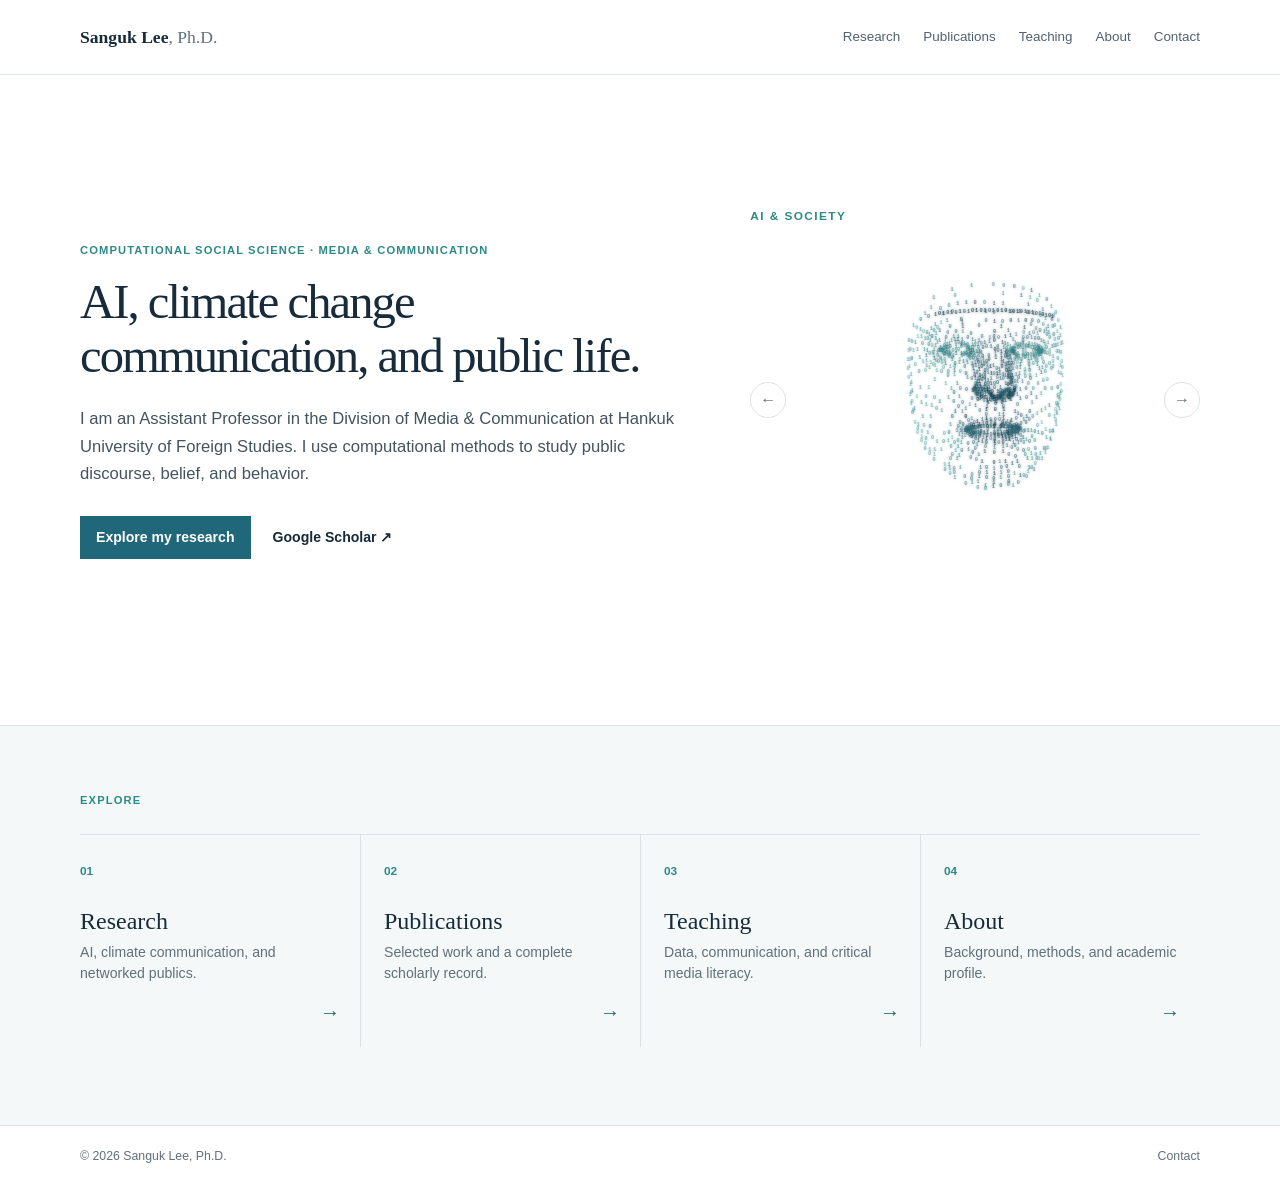
==== commit aca34a9c: "update" ====
--- a/index.html
+++ b/index.html
@@ -6,7 +6,7 @@
   <meta name="description" content="Sanguk Lee is a computational social scientist researching AI, climate change communication, and public discourse.">
   <title>Sanguk Lee, Ph.D. | Computational Social Science</title>
   <link rel="stylesheet" href="style.css?v=20260727-home-v6">
-  <script src="particles.js?v=20260727-particles-v13" defer></script>
+  <script src="particles.js?v=20260727-particles-v14" defer></script>
 </head>
 <body>
   <a class="skip-link" href="#main">Skip to content</a>
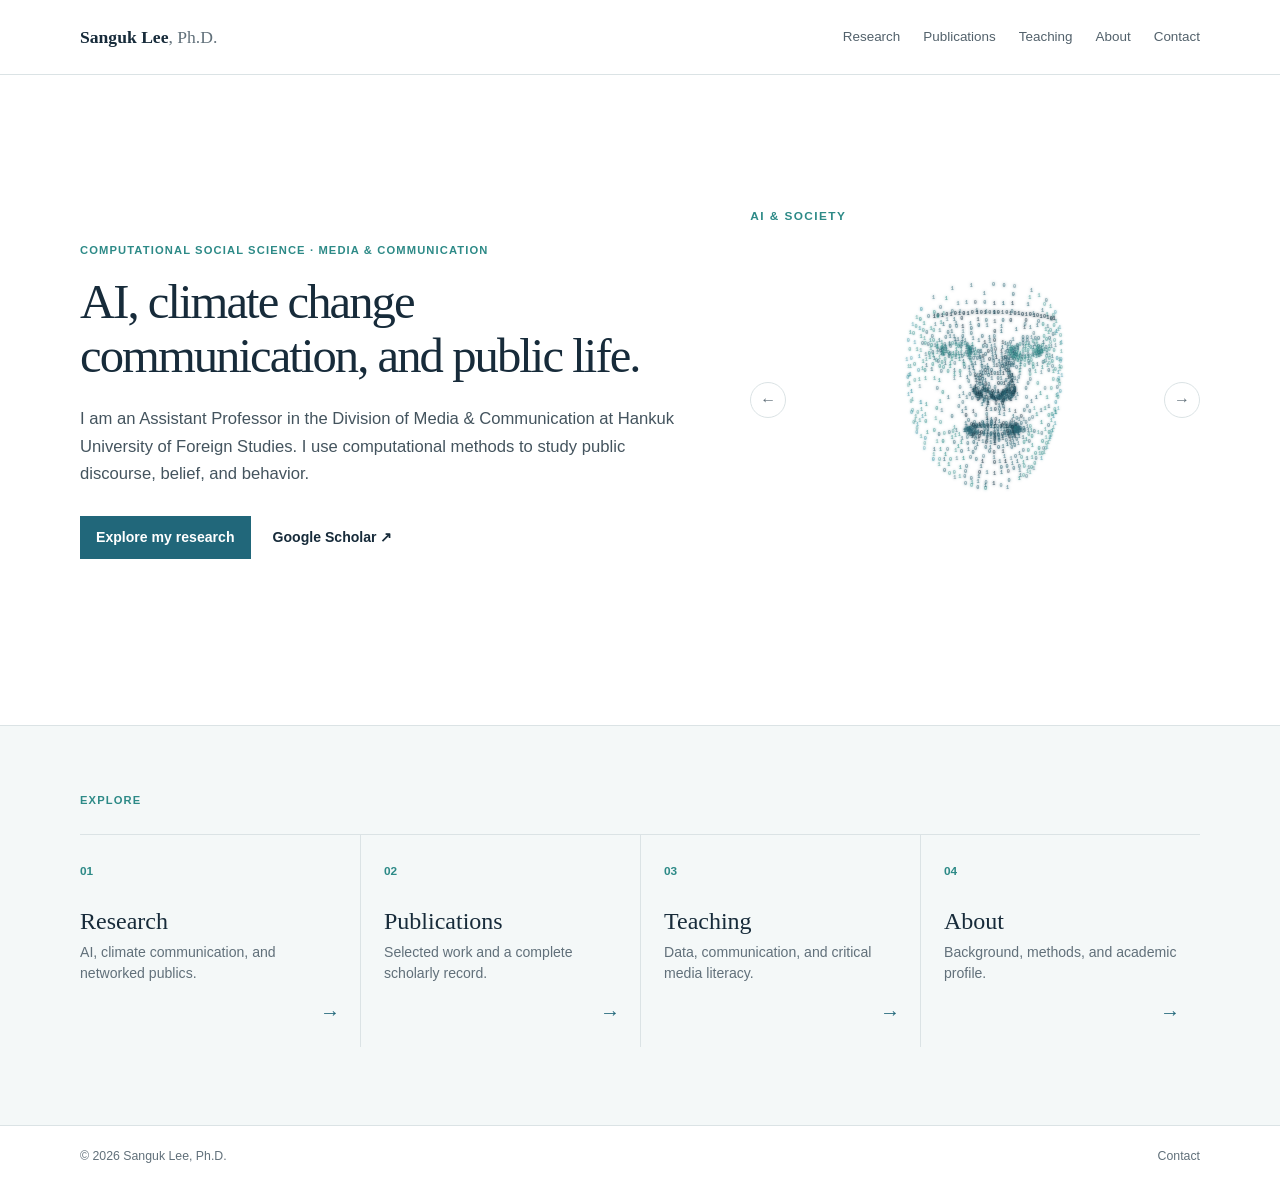
==== commit 1546ca28: "update" ====
--- a/index.html
+++ b/index.html
@@ -5,7 +5,7 @@
   <meta name="viewport" content="width=device-width, initial-scale=1.0">
   <meta name="description" content="Sanguk Lee is a computational social scientist researching AI, climate change communication, and public discourse.">
   <title>Sanguk Lee, Ph.D. | Computational Social Science</title>
-  <link rel="stylesheet" href="style.css?v=20260727-home-v6">
+  <link rel="stylesheet" href="style.css?v=20260727-headings-v1">
   <script src="particles.js?v=20260727-particles-v14" defer></script>
 </head>
 <body>
--- a/style.css
+++ b/style.css
@@ -6,7 +6,7 @@
 .home-links { padding:65px 0 78px; background:var(--tint); border-top:1px solid var(--line); }.home-links .section-label { margin-bottom:25px; }.link-grid { display:grid; grid-template-columns:repeat(4,1fr); border-top:1px solid var(--line); }.link-grid a { position:relative; min-height:212px; padding:22px 23px 22px 0; text-decoration:none; }.link-grid a+a { padding-left:23px; border-left:1px solid var(--line); }.link-grid span { color:var(--teal); font-size:.74rem; font-weight:700; }.link-grid strong { display:block; margin:24px 0 7px; font:500 1.5rem var(--serif); }.link-grid p { margin:0; color:var(--muted); font-size:.88rem; line-height:1.5; }.link-grid b { position:absolute; right:20px; bottom:18px; color:var(--blue); font-size:1.25rem; }
 .page { min-height:calc(100vh - 130px); padding:80px 0 94px; }.page-intro { max-width:860px; margin-bottom:66px; }.page-intro.narrow { max-width:670px; }.page-intro h1 { max-width:850px; }.page-intro p { max-width:670px; margin:0; color:#45555f; font-size:1.06rem; }.inline-link { color:var(--blue); font-weight:700; }.research-areas { display:grid; grid-template-columns:repeat(3,1fr); border-top:1px solid var(--line); }.research-areas article { padding:25px 27px 28px 0; }.research-areas article+article { padding-left:27px; border-left:1px solid var(--line); }.research-areas span { color:var(--teal); font-size:.75rem; font-weight:700; }.research-areas h2,.course-list h2 { margin:32px 0 10px; font:500 1.52rem/1.18 var(--serif); }.research-areas p,.course-list p { margin:0; color:var(--muted); font-size:.92rem; }.current-research { margin-top:78px; }.current-research>.section-label { margin-bottom:20px; }.project-list { display:grid; grid-template-columns:repeat(2,1fr); border-top:1px solid var(--line); border-bottom:1px solid var(--line); }.project-list article { padding:27px 32px 30px 0; }.project-list article+article { padding-left:32px; border-left:1px solid var(--line); }.project-list h2 { margin:0; font:500 1.55rem/1.25 var(--serif); }.project-list .inline-link { display:inline-block; margin-top:18px; font-size:.86rem; text-decoration:none; }.project-list .inline-link:hover { text-decoration:underline; text-underline-offset:4px; }.full-publications { list-style:none; padding:0; margin:0; border-top:1px solid var(--line); }.full-publications li { display:grid; grid-template-columns:70px 1fr; gap:18px; padding:22px 0; border-bottom:1px solid var(--line); }.full-publications span { color:var(--teal); font-size:.75rem; font-weight:700; }.full-publications a { color:#30424e; text-decoration:none; }.full-publications a:hover { color:var(--blue); }.full-publications em { font-family:var(--serif); }.course-list.large { max-width:880px; }.course-list.large article { padding:22px 0; border-top:1px solid var(--line); }.course-list.large article:last-child { border-bottom:1px solid var(--line); }.course-list.large h2 { margin:0 0 7px; }.bio { max-width:680px; color:#43545e; }.bio p { margin:0 0 17px; }.bio .button { margin-top:10px; }.contact-card { max-width:680px; padding:38px; border:1px solid var(--line); background:var(--tint); }.contact-card>a:first-child { color:var(--blue); font:500 clamp(1.55rem,3vw,2.55rem)/1.2 var(--serif); text-decoration:none; }.contact-card>a:first-child:hover { color:var(--ink); }.contact-card p { margin:22px 0; color:#4c5e68; }
 .inline-link { white-space:nowrap; }
-.home-copy h1 { font-size:clamp(2.25rem,3.8vw,3.25rem); line-height:1.1; letter-spacing:-.04em; }
+.home-copy h1,.page-intro h1 { font-size:clamp(2.25rem,3.8vw,3.25rem); line-height:1.1; letter-spacing:-.04em; }
 footer { padding:20px 0; border-top:1px solid var(--line); color:var(--muted); font-size:.77rem; }.footer-content { display:flex; justify-content:space-between; } footer a { text-decoration:none; } footer a:hover { color:var(--blue); }
 @media (max-width:820px) { .shell { width:min(100% - 36px,1120px); }.nav { min-height:64px; }.site-name span { display:none; }.nav nav { gap:13px; }.nav nav a { font-size:.75rem; }.nav nav a:nth-child(3) { display:none; }.home-hero { grid-template-columns:1fr; gap:34px; min-height:auto; padding:65px 0; }.home-copy h1,.page-intro h1 { font-size:clamp(2.45rem,10vw,3.6rem); }.particle-stage { height:330px; }.link-grid,.research-areas,.project-list { grid-template-columns:1fr; }.link-grid a,.link-grid a+a,.research-areas article,.research-areas article+article,.project-list article,.project-list article+article { min-height:auto; padding:22px 0; border-left:0; border-bottom:1px solid var(--line); }.link-grid strong { margin:13px 0 4px; }.link-grid b { right:0; bottom:17px; }.link-grid a:last-child,.research-areas article:last-child,.project-list article:last-child { border-bottom:0; }.page { padding:62px 0 75px; }.page-intro { margin-bottom:47px; }.research-areas h2 { margin-top:17px; }.current-research { margin-top:55px; }.project-list h2 { font-size:1.4rem; }.full-publications li { grid-template-columns:48px 1fr; gap:12px; }.contact-card { padding:27px; }.footer-content { gap:18px; } }
-@media (max-width:820px) { .home-copy h1 { font-size:clamp(2.1rem,8.7vw,3rem); } }
+@media (max-width:820px) { .home-copy h1,.page-intro h1 { font-size:clamp(2.1rem,8.7vw,3rem); } }
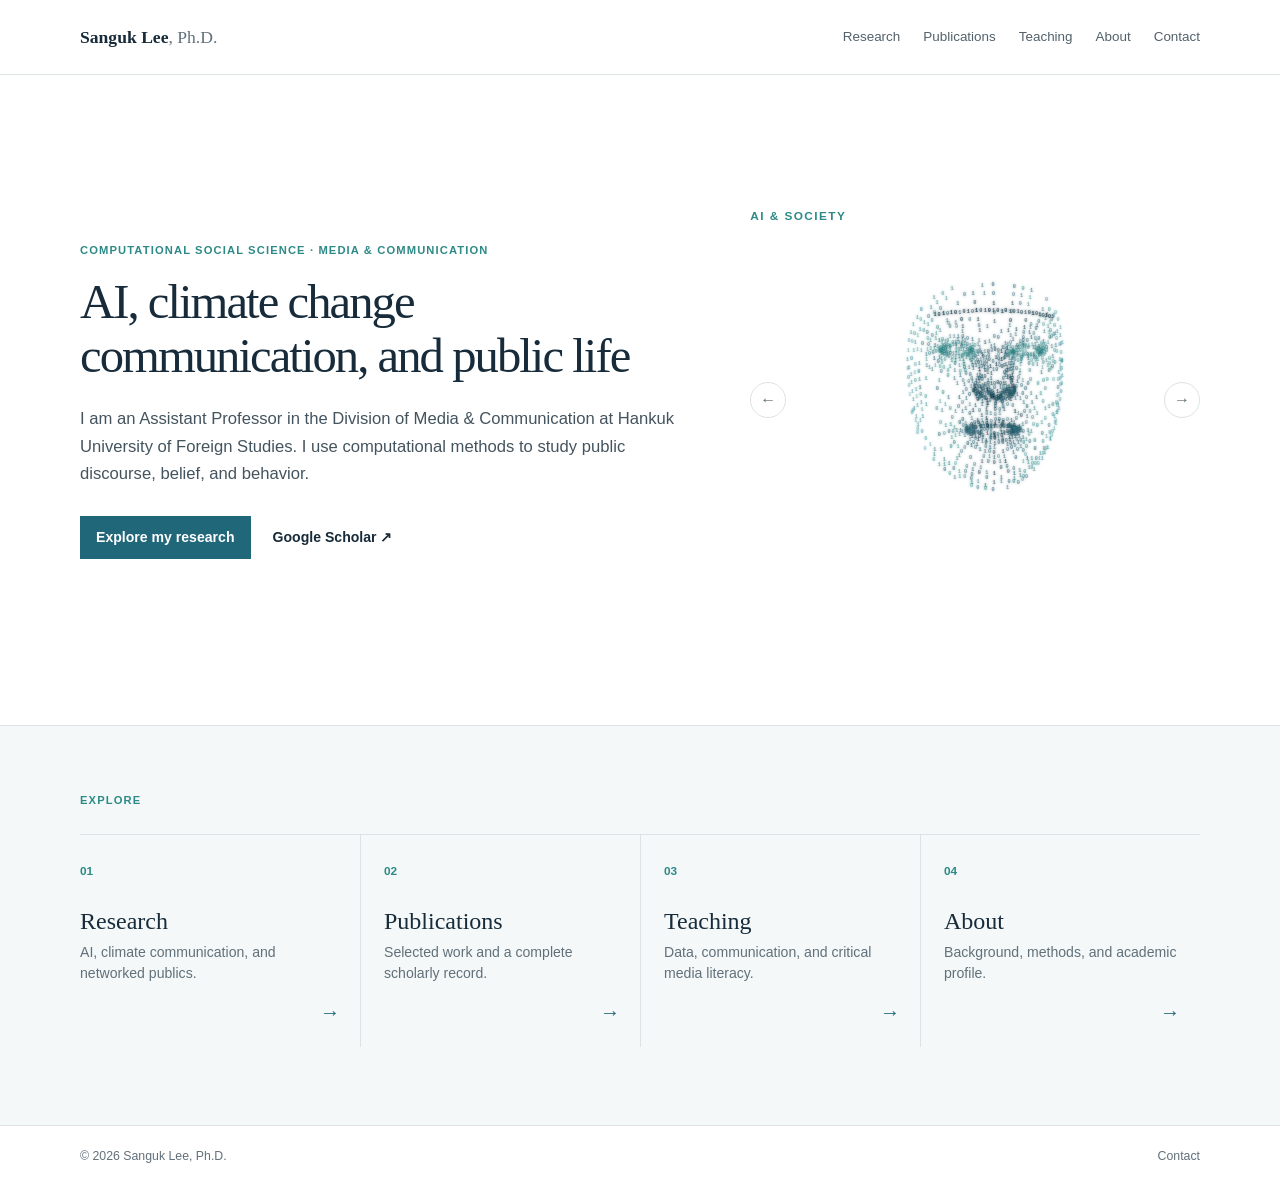
==== commit 3352db4a: "update" ====
--- a/index.html
+++ b/index.html
@@ -13,7 +13,7 @@
   <header class="site-header"><div class="shell nav"><a class="site-name" href="index.html">Sanguk Lee<span>, Ph.D.</span></a><nav aria-label="Primary navigation"><a href="research.html">Research</a><a href="publications.html">Publications</a><a href="teaching.html">Teaching</a><a href="about.html">About</a><a href="contact.html">Contact</a></nav></div></header>
   <main id="main">
     <section class="home-hero shell">
-      <div class="home-copy"><p class="eyebrow">Computational social science · Media &amp; communication</p><h1>AI, climate change communication, and public life.</h1><p>I am an Assistant Professor in the Division of Media &amp; Communication at Hankuk University of Foreign Studies. I use computational methods to study public discourse, belief, and behavior.</p><div class="hero-actions"><a class="button" href="research.html">Explore my research</a><a class="plain-link" href="https://scholar.google.com/citations?user=FVMBdAgAAAAJ&amp;hl=ko" target="_blank" rel="noopener noreferrer">Google Scholar ↗</a></div></div>
+      <div class="home-copy"><p class="eyebrow">Computational social science · Media &amp; communication</p><h1>AI, climate change communication, and public life</h1><p>I am an Assistant Professor in the Division of Media &amp; Communication at Hankuk University of Foreign Studies. I use computational methods to study public discourse, belief, and behavior.</p><div class="hero-actions"><a class="button" href="research.html">Explore my research</a><a class="plain-link" href="https://scholar.google.com/citations?user=FVMBdAgAAAAJ&amp;hl=ko" target="_blank" rel="noopener noreferrer">Google Scholar ↗</a></div></div>
       <figure class="particle-stage" aria-labelledby="particle-heading">
         <div class="particle-meta">
           <p id="particle-heading" class="particle-heading" aria-live="polite">AI &amp; SOCIETY</p>
--- a/style.css
+++ b/style.css
@@ -4,9 +4,9 @@
 .eyebrow,.section-label { margin:0; color:var(--teal); font-size:.7rem; font-weight:700; letter-spacing:.1em; text-transform:uppercase; }.home-hero { min-height:650px; display:grid; grid-template-columns:1.15fr .85fr; gap:62px; align-items:center; padding:75px 0; }.home-copy h1,.page-intro h1 { margin:17px 0 22px; font:500 clamp(2.7rem,5.4vw,4.9rem)/1.05 var(--serif); letter-spacing:-.055em; }.home-copy>p:not(.eyebrow) { max-width:600px; margin:0; color:#44545e; font-size:1.04rem; }.hero-actions { display:flex; flex-wrap:wrap; align-items:center; gap:22px; margin-top:28px; }.button { display:inline-block; padding:10px 16px; background:var(--blue); color:#fff; font-size:.88rem; font-weight:600; text-decoration:none; }.button:hover { background:var(--ink); }.plain-link { color:var(--ink); font-size:.88rem; font-weight:600; text-decoration:none; }.plain-link:hover,.inline-link:hover { color:var(--blue); text-decoration:underline; text-underline-offset:4px; }
 .particle-stage { position:relative; height:415px; overflow:hidden; margin:0; background:transparent; }.particle-meta { position:absolute; z-index:2; top:14px; left:0; }.particle-heading { margin:0; color:var(--teal); font-size:.74rem; font-weight:800; letter-spacing:.12em; transition:opacity .25s ease; }.particle-controls { position:absolute; z-index:3; inset:0; pointer-events:none; }.particle-nav-button { position:absolute; top:50%; width:36px; height:36px; padding:0; transform:translateY(-50%); border:1px solid var(--line); border-radius:50%; color:var(--muted); background:rgba(255,255,255,.88); font:500 1rem/1 var(--sans); cursor:pointer; pointer-events:auto; }.particle-nav-previous { left:0; }.particle-nav-next { right:0; }.particle-nav-button:hover,.particle-nav-button:focus-visible { color:var(--teal); border-color:var(--teal); background:var(--tint); }.particle-stage canvas { position:absolute; z-index:1; inset:0; width:100%; height:100%; cursor:grab; touch-action:none; user-select:none; }.particle-stage canvas.is-dragging { cursor:grabbing; }
 .home-links { padding:65px 0 78px; background:var(--tint); border-top:1px solid var(--line); }.home-links .section-label { margin-bottom:25px; }.link-grid { display:grid; grid-template-columns:repeat(4,1fr); border-top:1px solid var(--line); }.link-grid a { position:relative; min-height:212px; padding:22px 23px 22px 0; text-decoration:none; }.link-grid a+a { padding-left:23px; border-left:1px solid var(--line); }.link-grid span { color:var(--teal); font-size:.74rem; font-weight:700; }.link-grid strong { display:block; margin:24px 0 7px; font:500 1.5rem var(--serif); }.link-grid p { margin:0; color:var(--muted); font-size:.88rem; line-height:1.5; }.link-grid b { position:absolute; right:20px; bottom:18px; color:var(--blue); font-size:1.25rem; }
-.page { min-height:calc(100vh - 130px); padding:80px 0 94px; }.page-intro { max-width:860px; margin-bottom:66px; }.page-intro.narrow { max-width:670px; }.page-intro h1 { max-width:850px; }.page-intro p { max-width:670px; margin:0; color:#45555f; font-size:1.06rem; }.inline-link { color:var(--blue); font-weight:700; }.research-areas { display:grid; grid-template-columns:repeat(3,1fr); border-top:1px solid var(--line); }.research-areas article { padding:25px 27px 28px 0; }.research-areas article+article { padding-left:27px; border-left:1px solid var(--line); }.research-areas span { color:var(--teal); font-size:.75rem; font-weight:700; }.research-areas h2,.course-list h2 { margin:32px 0 10px; font:500 1.52rem/1.18 var(--serif); }.research-areas p,.course-list p { margin:0; color:var(--muted); font-size:.92rem; }.current-research { margin-top:78px; }.current-research>.section-label { margin-bottom:20px; }.project-list { display:grid; grid-template-columns:repeat(2,1fr); border-top:1px solid var(--line); border-bottom:1px solid var(--line); }.project-list article { padding:27px 32px 30px 0; }.project-list article+article { padding-left:32px; border-left:1px solid var(--line); }.project-list h2 { margin:0; font:500 1.55rem/1.25 var(--serif); }.project-list .inline-link { display:inline-block; margin-top:18px; font-size:.86rem; text-decoration:none; }.project-list .inline-link:hover { text-decoration:underline; text-underline-offset:4px; }.full-publications { list-style:none; padding:0; margin:0; border-top:1px solid var(--line); }.full-publications li { display:grid; grid-template-columns:70px 1fr; gap:18px; padding:22px 0; border-bottom:1px solid var(--line); }.full-publications span { color:var(--teal); font-size:.75rem; font-weight:700; }.full-publications a { color:#30424e; text-decoration:none; }.full-publications a:hover { color:var(--blue); }.full-publications em { font-family:var(--serif); }.course-list.large { max-width:880px; }.course-list.large article { padding:22px 0; border-top:1px solid var(--line); }.course-list.large article:last-child { border-bottom:1px solid var(--line); }.course-list.large h2 { margin:0 0 7px; }.bio { max-width:680px; color:#43545e; }.bio p { margin:0 0 17px; }.bio .button { margin-top:10px; }.contact-card { max-width:680px; padding:38px; border:1px solid var(--line); background:var(--tint); }.contact-card>a:first-child { color:var(--blue); font:500 clamp(1.55rem,3vw,2.55rem)/1.2 var(--serif); text-decoration:none; }.contact-card>a:first-child:hover { color:var(--ink); }.contact-card p { margin:22px 0; color:#4c5e68; }
+.page { min-height:calc(100vh - 130px); padding:80px 0 94px; }.page-intro { max-width:860px; margin-bottom:66px; }.page-intro.narrow { max-width:670px; }.page-intro h1 { max-width:850px; }.page-intro p { max-width:670px; margin:0; color:#45555f; font-size:1.06rem; }.inline-link { color:var(--blue); font-weight:700; }.research-areas { display:grid; grid-template-columns:repeat(3,1fr); border-top:1px solid var(--line); }.research-areas article { padding:25px 27px 28px 0; }.research-areas article+article { padding-left:27px; border-left:1px solid var(--line); }.research-areas span { color:var(--teal); font-size:.75rem; font-weight:700; }.research-areas h2,.course-list h2 { margin:32px 0 10px; font:500 1.52rem/1.18 var(--serif); }.research-areas p,.course-list p { margin:0; color:var(--muted); font-size:.92rem; }.current-research { margin-top:78px; }.current-research>.section-label { margin-bottom:20px; }.project-list { display:grid; grid-template-columns:repeat(2,1fr); border-top:1px solid var(--line); border-bottom:1px solid var(--line); }.project-list article { padding:27px 32px 30px 0; }.project-list article+article { padding-left:32px; border-left:1px solid var(--line); }.project-list h2 { margin:0; font:500 1.55rem/1.25 var(--serif); }.project-list .inline-link { display:inline-block; margin-top:18px; font-size:.86rem; text-decoration:none; }.project-list .inline-link:hover { text-decoration:underline; text-underline-offset:4px; }.full-publications { list-style:none; padding:0; margin:0; border-top:1px solid var(--line); }.full-publications li { display:grid; grid-template-columns:70px 1fr; gap:18px; padding:22px 0; border-bottom:1px solid var(--line); }.full-publications span { color:var(--teal); font-size:.75rem; font-weight:700; }.full-publications a { color:#30424e; text-decoration:none; }.full-publications a:hover { color:var(--blue); }.full-publications em { font-family:var(--serif); }.course-list.large { max-width:880px; }.course-list.large article { padding:22px 0; border-top:1px solid var(--line); }.course-list.large article:last-child { border-bottom:1px solid var(--line); }.course-list.large h2 { margin:0 0 7px; }.about-layout { display:grid; grid-template-columns:minmax(0,680px) 278px; justify-content:space-between; gap:clamp(48px,8vw,110px); align-items:start; }.about-layout .page-intro { margin-bottom:42px; }.bio { max-width:680px; color:#43545e; }.bio p { margin:0 0 17px; }.bio .button { margin-top:10px; }.profile-portrait { margin:35px 0 0; }.profile-portrait img { display:block; width:100%; height:auto; border:1px solid var(--line); }.contact-card { max-width:680px; padding:38px; border:1px solid var(--line); background:var(--tint); }.contact-card>a:first-child { color:var(--blue); font:500 clamp(1.55rem,3vw,2.55rem)/1.2 var(--serif); text-decoration:none; }.contact-card>a:first-child:hover { color:var(--ink); }.contact-card p { margin:22px 0; color:#4c5e68; }
 .inline-link { white-space:nowrap; }
 .home-copy h1,.page-intro h1 { font-size:clamp(2.25rem,3.8vw,3.25rem); line-height:1.1; letter-spacing:-.04em; }
 footer { padding:20px 0; border-top:1px solid var(--line); color:var(--muted); font-size:.77rem; }.footer-content { display:flex; justify-content:space-between; } footer a { text-decoration:none; } footer a:hover { color:var(--blue); }
-@media (max-width:820px) { .shell { width:min(100% - 36px,1120px); }.nav { min-height:64px; }.site-name span { display:none; }.nav nav { gap:13px; }.nav nav a { font-size:.75rem; }.nav nav a:nth-child(3) { display:none; }.home-hero { grid-template-columns:1fr; gap:34px; min-height:auto; padding:65px 0; }.home-copy h1,.page-intro h1 { font-size:clamp(2.45rem,10vw,3.6rem); }.particle-stage { height:330px; }.link-grid,.research-areas,.project-list { grid-template-columns:1fr; }.link-grid a,.link-grid a+a,.research-areas article,.research-areas article+article,.project-list article,.project-list article+article { min-height:auto; padding:22px 0; border-left:0; border-bottom:1px solid var(--line); }.link-grid strong { margin:13px 0 4px; }.link-grid b { right:0; bottom:17px; }.link-grid a:last-child,.research-areas article:last-child,.project-list article:last-child { border-bottom:0; }.page { padding:62px 0 75px; }.page-intro { margin-bottom:47px; }.research-areas h2 { margin-top:17px; }.current-research { margin-top:55px; }.project-list h2 { font-size:1.4rem; }.full-publications li { grid-template-columns:48px 1fr; gap:12px; }.contact-card { padding:27px; }.footer-content { gap:18px; } }
+@media (max-width:820px) { .shell { width:min(100% - 36px,1120px); }.nav { min-height:64px; }.site-name span { display:none; }.nav nav { gap:13px; }.nav nav a { font-size:.75rem; }.nav nav a:nth-child(3) { display:none; }.home-hero { grid-template-columns:1fr; gap:34px; min-height:auto; padding:65px 0; }.home-copy h1,.page-intro h1 { font-size:clamp(2.45rem,10vw,3.6rem); }.particle-stage { height:330px; }.link-grid,.research-areas,.project-list,.about-layout { grid-template-columns:1fr; }.link-grid a,.link-grid a+a,.research-areas article,.research-areas article+article,.project-list article,.project-list article+article { min-height:auto; padding:22px 0; border-left:0; border-bottom:1px solid var(--line); }.link-grid strong { margin:13px 0 4px; }.link-grid b { right:0; bottom:17px; }.link-grid a:last-child,.research-areas article:last-child,.project-list article:last-child { border-bottom:0; }.page { padding:62px 0 75px; }.page-intro { margin-bottom:47px; }.about-layout { gap:48px; }.about-layout .page-intro { margin-bottom:38px; }.profile-portrait { width:min(278px,100%); margin:0; }.research-areas h2 { margin-top:17px; }.current-research { margin-top:55px; }.project-list h2 { font-size:1.4rem; }.full-publications li { grid-template-columns:48px 1fr; gap:12px; }.contact-card { padding:27px; }.footer-content { gap:18px; } }
 @media (max-width:820px) { .home-copy h1,.page-intro h1 { font-size:clamp(2.1rem,8.7vw,3rem); } }
